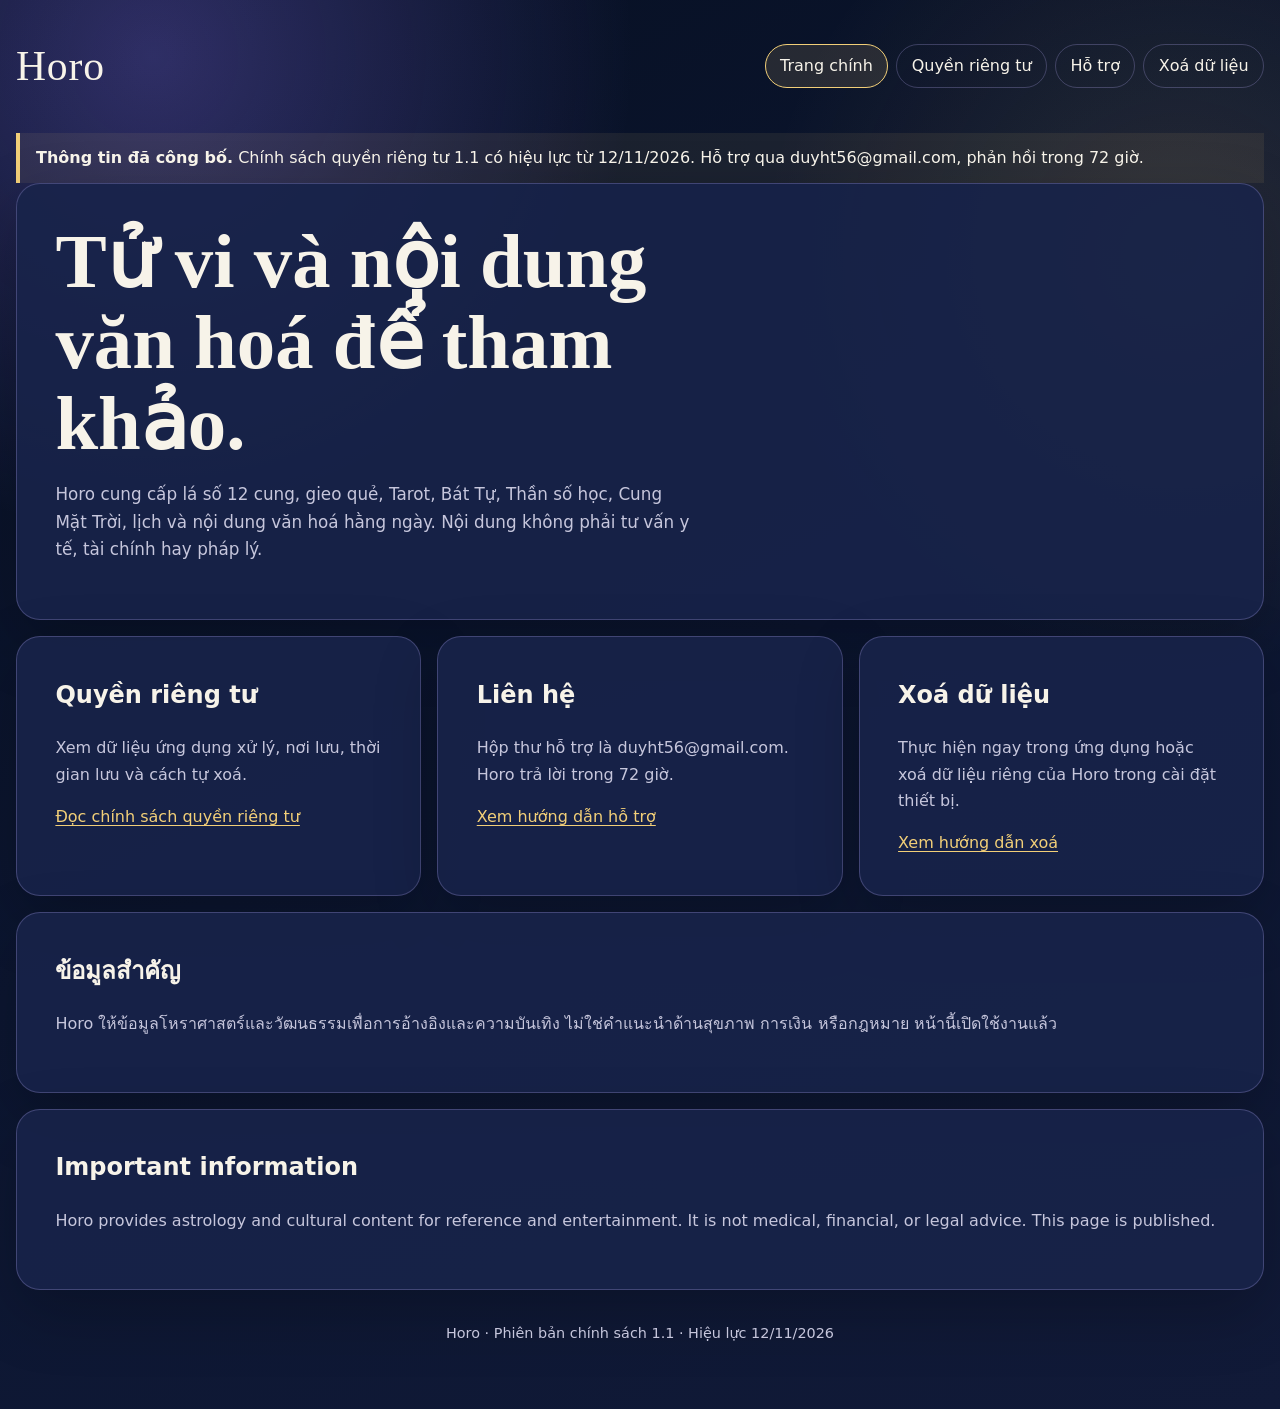
==== index.html @ 23d902dc "Publish Horo legal and support pages" ====
<!doctype html>
<html lang="vi" data-policy-version="1.1">
  <head>
    <meta charset="utf-8">
    <meta name="viewport" content="width=device-width, initial-scale=1">
    <meta name="referrer" content="no-referrer">
    <meta name="description" content="Thông tin pháp lý, hỗ trợ và quyền riêng tư của Horo.">
    <title>Horo · Thông tin và hỗ trợ</title>
    <link rel="stylesheet" href="styles.css">
  </head>
  <body>
    <main class="shell">
      <header class="topbar">
        <p class="brand">Horo</p>
        <nav class="nav" aria-label="Liên kết chính">
          <a href="index.html" aria-current="page">Trang chính</a>
          <a href="privacy.html">Quyền riêng tư</a>
          <a href="support.html">Hỗ trợ</a>
          <a href="delete.html">Xoá dữ liệu</a>
        </nav>
      </header>

      <div class="notice" role="status">
        <strong>Thông tin đã công bố.</strong> Chính sách quyền riêng tư 1.1 có hiệu lực từ 12/11/2026. Hỗ trợ qua duyht56@gmail.com, phản hồi trong 72 giờ.
      </div>

      <section class="hero">
        <h1>Tử vi và nội dung văn hoá để tham khảo.</h1>
        <p>Horo cung cấp lá số 12 cung, gieo quẻ, Tarot, Bát Tự, Thần số học, Cung Mặt Trời, lịch và nội dung văn hoá hằng ngày. Nội dung không phải tư vấn y tế, tài chính hay pháp lý.</p>
      </section>

      <div class="grid">
        <article class="card">
          <h2>Quyền riêng tư</h2>
          <p>Xem dữ liệu ứng dụng xử lý, nơi lưu, thời gian lưu và cách tự xoá.</p>
          <a href="privacy.html">Đọc chính sách quyền riêng tư</a>
        </article>
        <article class="card">
          <h2>Liên hệ</h2>
          <p>Hộp thư hỗ trợ là duyht56@gmail.com. Horo trả lời trong 72 giờ.</p>
          <a href="support.html">Xem hướng dẫn hỗ trợ</a>
        </article>
        <article class="card">
          <h2>Xoá dữ liệu</h2>
          <p>Thực hiện ngay trong ứng dụng hoặc xoá dữ liệu riêng của Horo trong cài đặt thiết bị.</p>
          <a href="delete.html">Xem hướng dẫn xoá</a>
        </article>
      </div>

      <div class="grid" lang="th">
        <article class="card">
          <h2>ข้อมูลสำคัญ</h2>
          <p>Horo ให้ข้อมูลโหราศาสตร์และวัฒนธรรมเพื่อการอ้างอิงและความบันเทิง ไม่ใช่คำแนะนำด้านสุขภาพ การเงิน หรือกฎหมาย หน้านี้เปิดใช้งานแล้ว</p>
        </article>
      </div>

      <div class="grid" lang="en">
        <article class="card">
          <h2>Important information</h2>
          <p>Horo provides astrology and cultural content for reference and entertainment. It is not medical, financial, or legal advice. This page is published.</p>
        </article>
      </div>

      <footer>Horo · Phiên bản chính sách 1.1 · Hiệu lực 12/11/2026</footer>
    </main>
  </body>
</html>
---- styles.css ----
:root {
  color-scheme: dark;
  --night: #081126;
  --night-soft: #111d3d;
  --card: rgba(24, 36, 74, 0.88);
  --card-border: rgba(190, 179, 255, 0.25);
  --ink: #f7f3e9;
  --muted: #c6c6dc;
  --lilac: #b9a7ff;
  --gold: #f2cf78;
  --danger: #ffd7a1;
  --max: 78rem;
}

* {
  box-sizing: border-box;
}

html {
  background: var(--night);
  color: var(--ink);
  font-family: ui-sans-serif, system-ui, -apple-system, BlinkMacSystemFont, "Segoe UI", sans-serif;
  line-height: 1.65;
}

body {
  margin: 0;
  min-height: 100vh;
  background:
    radial-gradient(circle at 12% 4%, rgba(129, 109, 238, 0.32), transparent 30rem),
    radial-gradient(circle at 92% 18%, rgba(242, 207, 120, 0.12), transparent 26rem),
    linear-gradient(155deg, #071023 0%, #0c1631 50%, #111a38 100%);
}

a {
  color: var(--gold);
  text-underline-offset: 0.18em;
}

a:hover,
a:focus-visible {
  color: #fff3c5;
}

.shell {
  width: min(calc(100% - 2rem), var(--max));
  margin-inline: auto;
  padding-block: 2rem 4rem;
}

.topbar {
  display: flex;
  flex-wrap: wrap;
  align-items: center;
  justify-content: space-between;
  gap: 1rem;
  margin-bottom: 2rem;
}

.brand {
  margin: 0;
  font-family: Georgia, "Times New Roman", serif;
  font-size: clamp(1.7rem, 4vw, 2.6rem);
  letter-spacing: 0.02em;
}

.nav {
  display: flex;
  flex-wrap: wrap;
  gap: 0.5rem;
}

.nav a {
  display: inline-flex;
  min-height: 2.75rem;
  align-items: center;
  border: 1px solid var(--card-border);
  border-radius: 999px;
  padding: 0.45rem 0.9rem;
  color: var(--ink);
  text-decoration: none;
}

.nav a[aria-current="page"] {
  border-color: var(--gold);
  background: rgba(242, 207, 120, 0.12);
}

.draft {
  border: 1px solid rgba(242, 207, 120, 0.52);
  border-radius: 1rem;
  background: rgba(71, 51, 17, 0.42);
  padding: 0.9rem 1rem;
  color: var(--danger);
  margin-bottom: 1.25rem;
}

.hero,
.card {
  border: 1px solid var(--card-border);
  border-radius: 1.5rem;
  background: var(--card);
  box-shadow: 0 1.4rem 4rem rgba(0, 0, 0, 0.22);
  padding: clamp(1.2rem, 4vw, 2.4rem);
}

.hero h1 {
  max-width: 18ch;
  margin: 0;
  font-family: Georgia, "Times New Roman", serif;
  font-size: clamp(2.1rem, 7vw, 4.8rem);
  line-height: 1.05;
}

.hero p {
  max-width: 60ch;
  color: var(--muted);
  font-size: 1.05rem;
}

.grid {
  display: grid;
  grid-template-columns: repeat(auto-fit, minmax(min(100%, 15rem), 1fr));
  gap: 1rem;
  margin-top: 1rem;
}

.card h2,
.card h3 {
  margin-top: 0;
}

.card p,
.card li {
  color: var(--muted);
}

.meta {
  display: flex;
  flex-wrap: wrap;
  gap: 0.5rem 1rem;
  margin: 0 0 1.5rem;
  color: var(--muted);
  font-size: 0.95rem;
}

.language-nav {
  display: flex;
  flex-wrap: wrap;
  gap: 0.75rem;
  margin: 1rem 0 2rem;
}

section[lang] {
  scroll-margin-top: 1rem;
}

.legal-section + .legal-section {
  margin-top: 2rem;
  padding-top: 1.5rem;
  border-top: 1px solid var(--card-border);
}

.notice {
  border-left: 0.3rem solid var(--gold);
  padding: 0.75rem 1rem;
  background: rgba(242, 207, 120, 0.08);
}

.path {
  color: var(--ink);
  font-weight: 700;
}

footer {
  margin-top: 2rem;
  color: var(--muted);
  font-size: 0.9rem;
  text-align: center;
}

@media (prefers-reduced-motion: no-preference) {
  a,
  .card,
  .hero {
    transition: border-color 160ms ease, background-color 160ms ease, color 160ms ease;
  }

  .card:hover,
  .hero:hover {
    border-color: rgba(242, 207, 120, 0.45);
  }
}
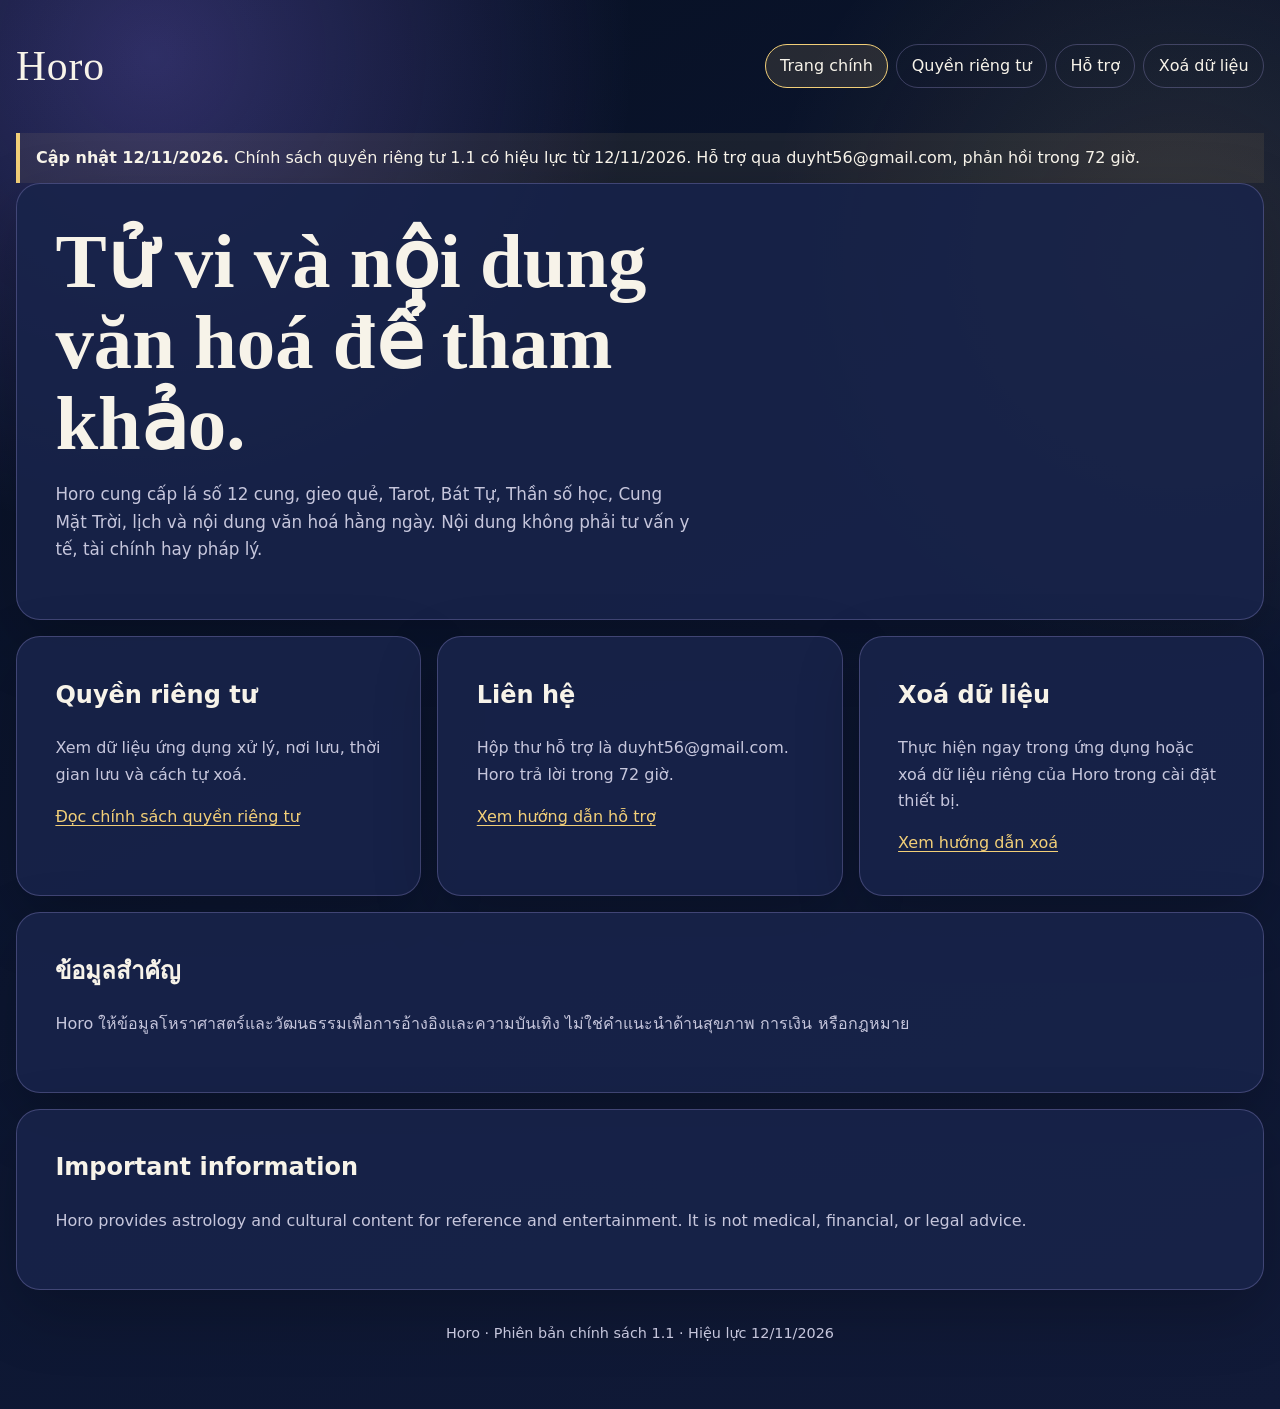
==== commit d5917e0f: "Update legal policy for share and mic flows" ====
--- a/index.html
+++ b/index.html
@@ -21,7 +21,7 @@
       </header>
 
       <div class="notice" role="status">
-        <strong>Thông tin đã công bố.</strong> Chính sách quyền riêng tư 1.1 có hiệu lực từ 12/11/2026. Hỗ trợ qua duyht56@gmail.com, phản hồi trong 72 giờ.
+        <strong>Cập nhật 12/11/2026.</strong> Chính sách quyền riêng tư 1.1 có hiệu lực từ 12/11/2026. Hỗ trợ qua duyht56@gmail.com, phản hồi trong 72 giờ.
       </div>
 
       <section class="hero">
@@ -50,14 +50,14 @@
       <div class="grid" lang="th">
         <article class="card">
           <h2>ข้อมูลสำคัญ</h2>
-          <p>Horo ให้ข้อมูลโหราศาสตร์และวัฒนธรรมเพื่อการอ้างอิงและความบันเทิง ไม่ใช่คำแนะนำด้านสุขภาพ การเงิน หรือกฎหมาย หน้านี้เปิดใช้งานแล้ว</p>
+          <p>Horo ให้ข้อมูลโหราศาสตร์และวัฒนธรรมเพื่อการอ้างอิงและความบันเทิง ไม่ใช่คำแนะนำด้านสุขภาพ การเงิน หรือกฎหมาย</p>
         </article>
       </div>
 
       <div class="grid" lang="en">
         <article class="card">
           <h2>Important information</h2>
-          <p>Horo provides astrology and cultural content for reference and entertainment. It is not medical, financial, or legal advice. This page is published.</p>
+          <p>Horo provides astrology and cultural content for reference and entertainment. It is not medical, financial, or legal advice.</p>
         </article>
       </div>
 
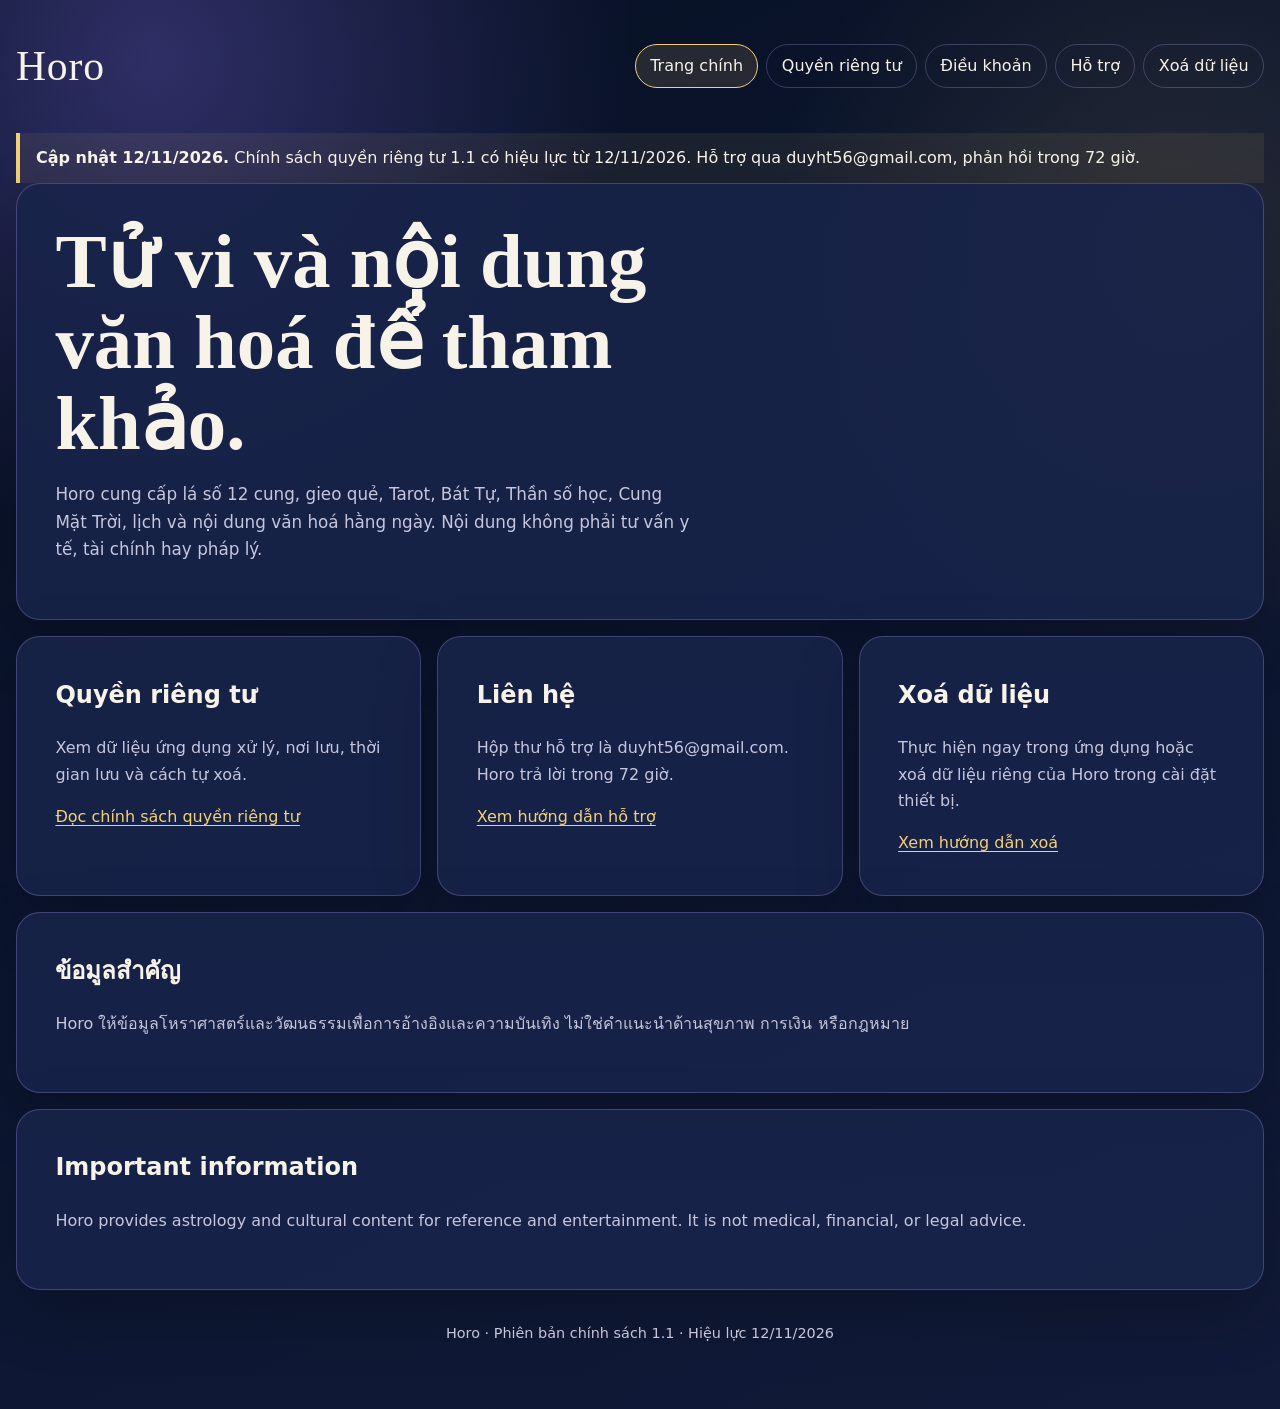
==== commit 216ad72c: "Add terms of use 1.0 page and nav link Source: horo main 71231f7d" ====
--- a/index.html
+++ b/index.html
@@ -15,6 +15,7 @@
         <nav class="nav" aria-label="Liên kết chính">
           <a href="index.html" aria-current="page">Trang chính</a>
           <a href="privacy.html">Quyền riêng tư</a>
+          <a href="terms.html">Điều khoản</a>
           <a href="support.html">Hỗ trợ</a>
           <a href="delete.html">Xoá dữ liệu</a>
         </nav>
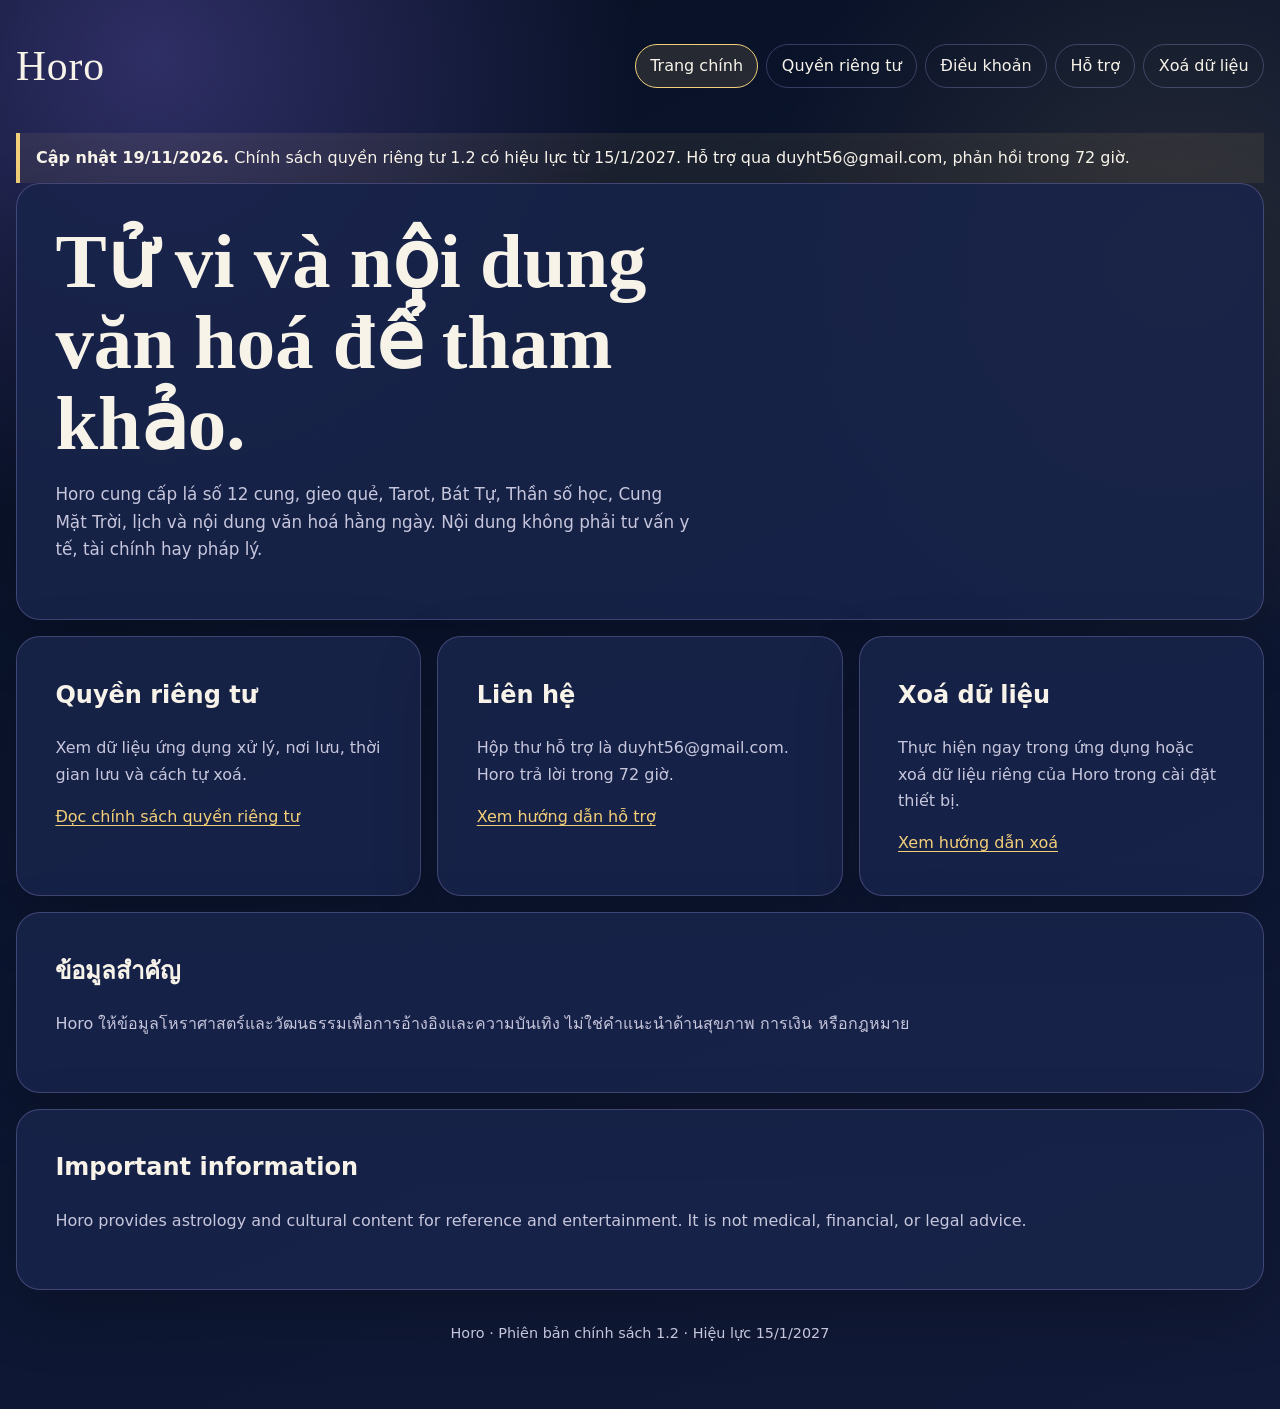
==== commit 09fda48d: "Privacy notice 1.2 (VI/EN, effective 2027-01-15), updated deletion path Source: horo main 63f6c10d" ====
--- a/index.html
+++ b/index.html
@@ -1,5 +1,5 @@
 <!doctype html>
-<html lang="vi" data-policy-version="1.1">
+<html lang="vi" data-policy-version="1.2">
   <head>
     <meta charset="utf-8">
     <meta name="viewport" content="width=device-width, initial-scale=1">
@@ -22,7 +22,7 @@
       </header>
 
       <div class="notice" role="status">
-        <strong>Cập nhật 12/11/2026.</strong> Chính sách quyền riêng tư 1.1 có hiệu lực từ 12/11/2026. Hỗ trợ qua duyht56@gmail.com, phản hồi trong 72 giờ.
+        <strong>Cập nhật 19/11/2026.</strong> Chính sách quyền riêng tư 1.2 có hiệu lực từ 15/1/2027. Hỗ trợ qua duyht56@gmail.com, phản hồi trong 72 giờ.
       </div>
 
       <section class="hero">
@@ -62,7 +62,7 @@
         </article>
       </div>
 
-      <footer>Horo · Phiên bản chính sách 1.1 · Hiệu lực 12/11/2026</footer>
+      <footer>Horo · Phiên bản chính sách 1.2 · Hiệu lực 15/1/2027</footer>
     </main>
   </body>
 </html>
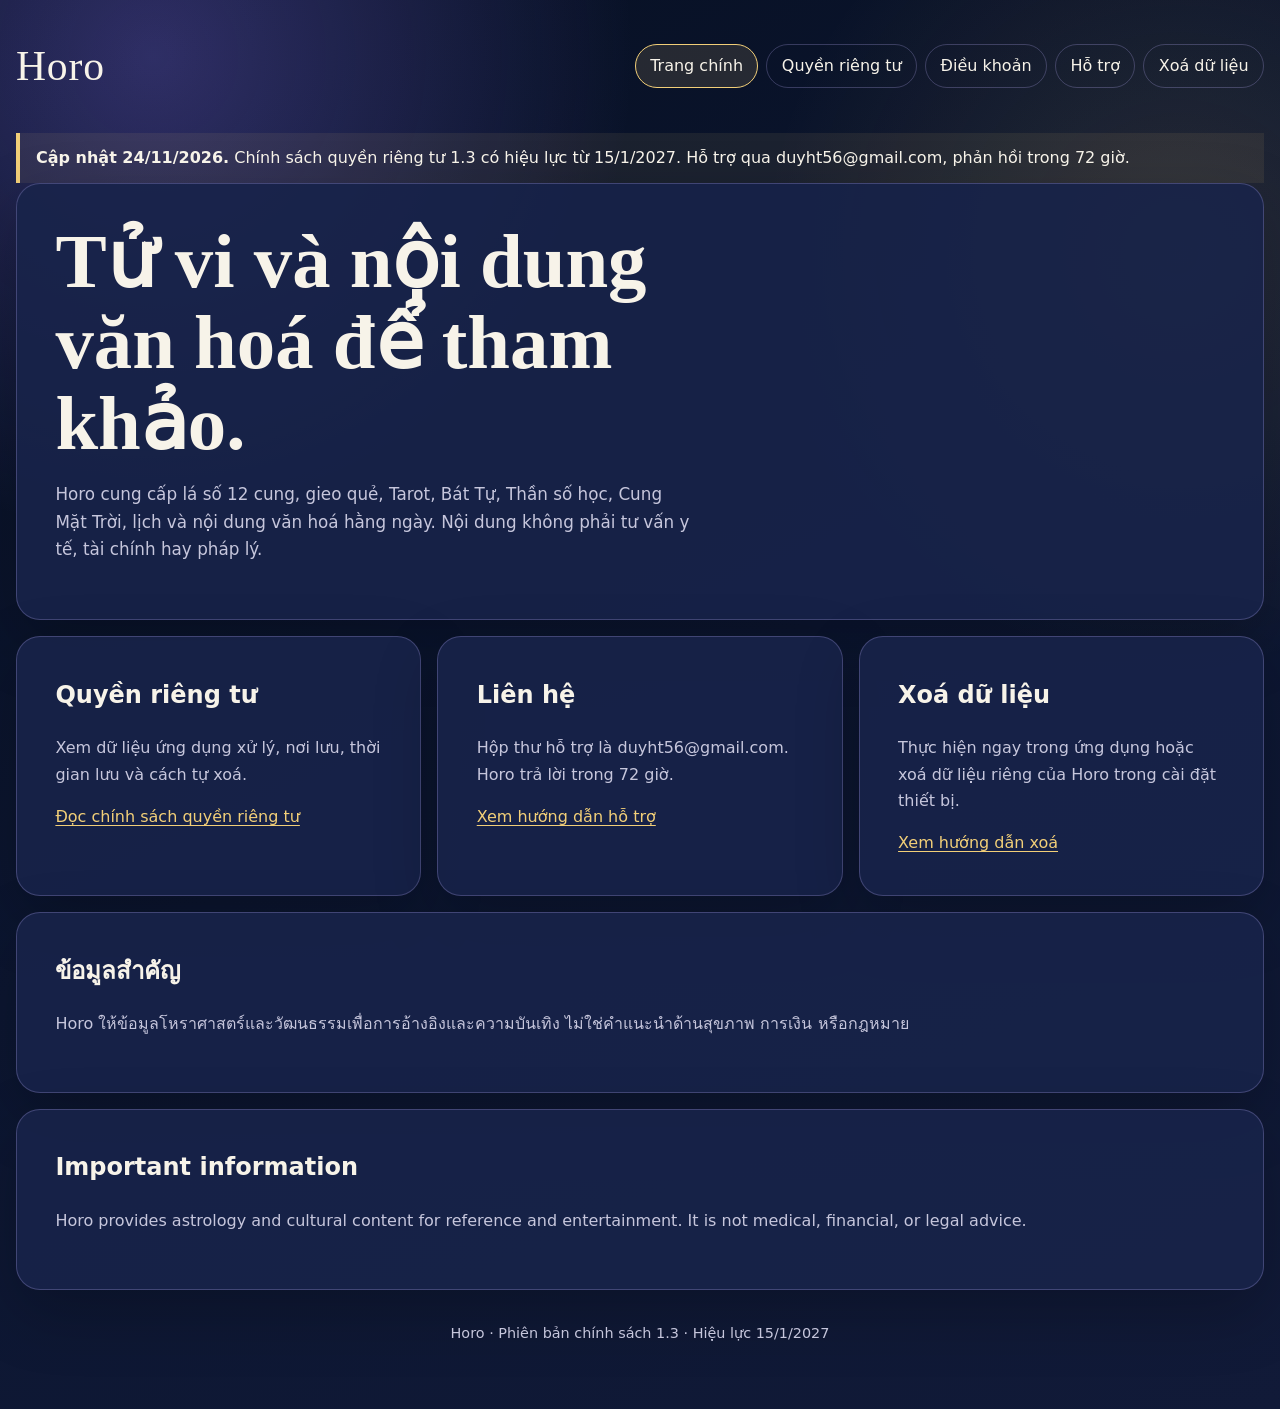
==== commit e020669f: "Privacy notice 1.3 (VI/EN, effective 2027-01-15): non-personalised AdMob ads on Android and iPhone C" ====
--- a/index.html
+++ b/index.html
@@ -1,5 +1,5 @@
 <!doctype html>
-<html lang="vi" data-policy-version="1.2">
+<html lang="vi" data-policy-version="1.3">
   <head>
     <meta charset="utf-8">
     <meta name="viewport" content="width=device-width, initial-scale=1">
@@ -22,7 +22,7 @@
       </header>
 
       <div class="notice" role="status">
-        <strong>Cập nhật 19/11/2026.</strong> Chính sách quyền riêng tư 1.2 có hiệu lực từ 15/1/2027. Hỗ trợ qua duyht56@gmail.com, phản hồi trong 72 giờ.
+        <strong>Cập nhật 24/11/2026.</strong> Chính sách quyền riêng tư 1.3 có hiệu lực từ 15/1/2027. Hỗ trợ qua duyht56@gmail.com, phản hồi trong 72 giờ.
       </div>
 
       <section class="hero">
@@ -62,7 +62,7 @@
         </article>
       </div>
 
-      <footer>Horo · Phiên bản chính sách 1.2 · Hiệu lực 15/1/2027</footer>
+      <footer>Horo · Phiên bản chính sách 1.3 · Hiệu lực 15/1/2027</footer>
     </main>
   </body>
 </html>
